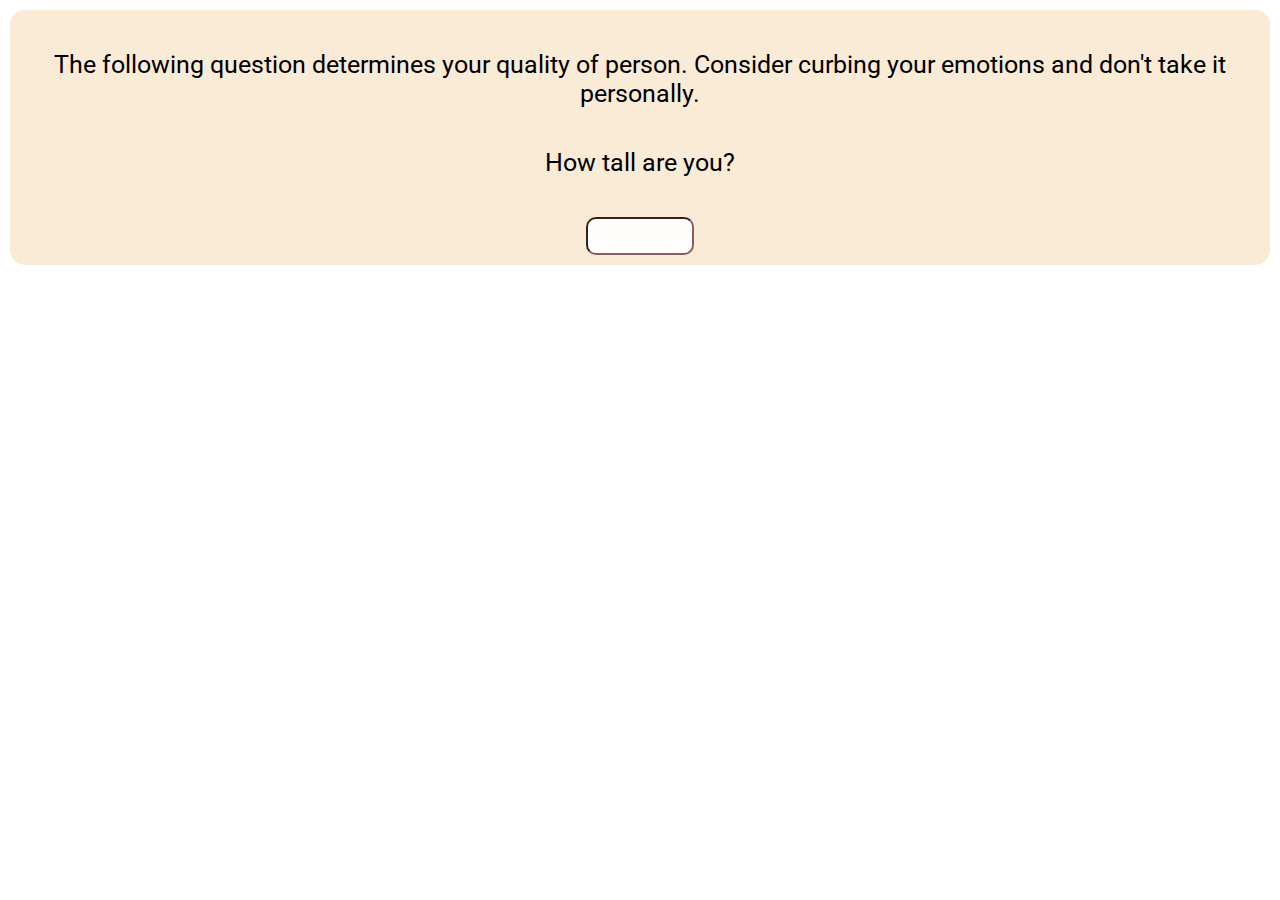
==== pages/culture.html @ fad4d810 "added colors and started culture page" ====
<!DOCTYPE html>
<html lang="en">
  <head>
    <meta charset="UTF-8" />
    <meta http-equiv="X-UA-Compatible" content="IE=edge" />
    <meta name="viewport" content="width=device-width, initial-scale=1.0" />
    <title>Document</title>

    <link rel="stylesheet" href="../css/styles.css" />
  </head>
  <body>
    <div class="chatbubble">
      <div class="center-text">
        The following question determines your quality of person. Consider
        curbing your emotions and don't take it personally.
      </div>
    
    <div class="question">How tall are you?</div>

    <div class="center-text">
      <input
        class="textbox"
        type="text"
        id="name"
        name="name"
        required
        minlength="4"
        maxlength="8"
        size="10"
      />
    </div>
    </div>
    <div>
      <!-- <img class="culture" src="../img/culture.png" alt="man of culture" /> -->
    </div>
  </body>
</html>
---- css/styles.css ----
@import url("https://fonts.googleapis.com/css2?family=Roboto:wght@400;700&display=swap");
body {
  font-family: Roboto, sans-serif;
  margin: 10px 10px 10px 10px;
}

h1 {
  text-align: center;
}

.cope {
  width: 250px;
  transition: width 0.4s ease;
  transform-origin: center;
  display: block;
  margin-left: auto;
  margin-right: auto;
  padding-top: 20px;
}
.cope:hover {
  width: 300px;
  filter: brightness(50%);
}
.culture {
  width: 400px;
}

.chatbubble {
  background-color: antiquewhite;
  border-radius: 15px;
}
.chat {
  font-size: 30px;
  font-weight: 600;
  height: auto;
  text-align: center;
  margin-top: 20px;
  padding-bottom: 20px;
}

.center-text {
  font-size: 25px;
  text-align: center;
  padding-top: 40px;
}

a:link {
  text-decoration: none;
}

a:visited {
  color: #000;
}

a:hover {
  background-color: rgb(153, 124, 107);
  text-decoration: dotted;
  color: rgb(255, 250, 242);
}
a {
  background-color: antiquewhite;
  transition: 0.3s ease;
  padding: 8px 8px 8px 8px;
  border-radius: 15px;
}

.antiquewhite {
  background-color: antiquewhite;
}

/* The typing effect */
@keyframes typing {
  from {
    width: 0;
  }
  to {
    width: 100%;
  }
}

/* The typewriter cursor effect */
@keyframes blink-caret {
  from,
  to {
    border-color: transparent;
  }
  50% {
    border-color: orange;
  }
}

.textbox {
  font-size: 28px;
  width: 100px;
  margin-bottom: 10px;
  border-radius: 10px;
  border-color: rgb(134, 96, 96);
  background-color: rgb(255, 254, 253);
}

.question { 
  font-size: 25px;
  text-align: center;
  padding-top: 40px;
  overflow: hidden;
  animation: reveal 4s ease; 
  animation-delay: 0s;
}

@keyframes reveal {
    0% {opacity:0;}
    50% {opacity:0;}
    100% {opacity:1;}
}
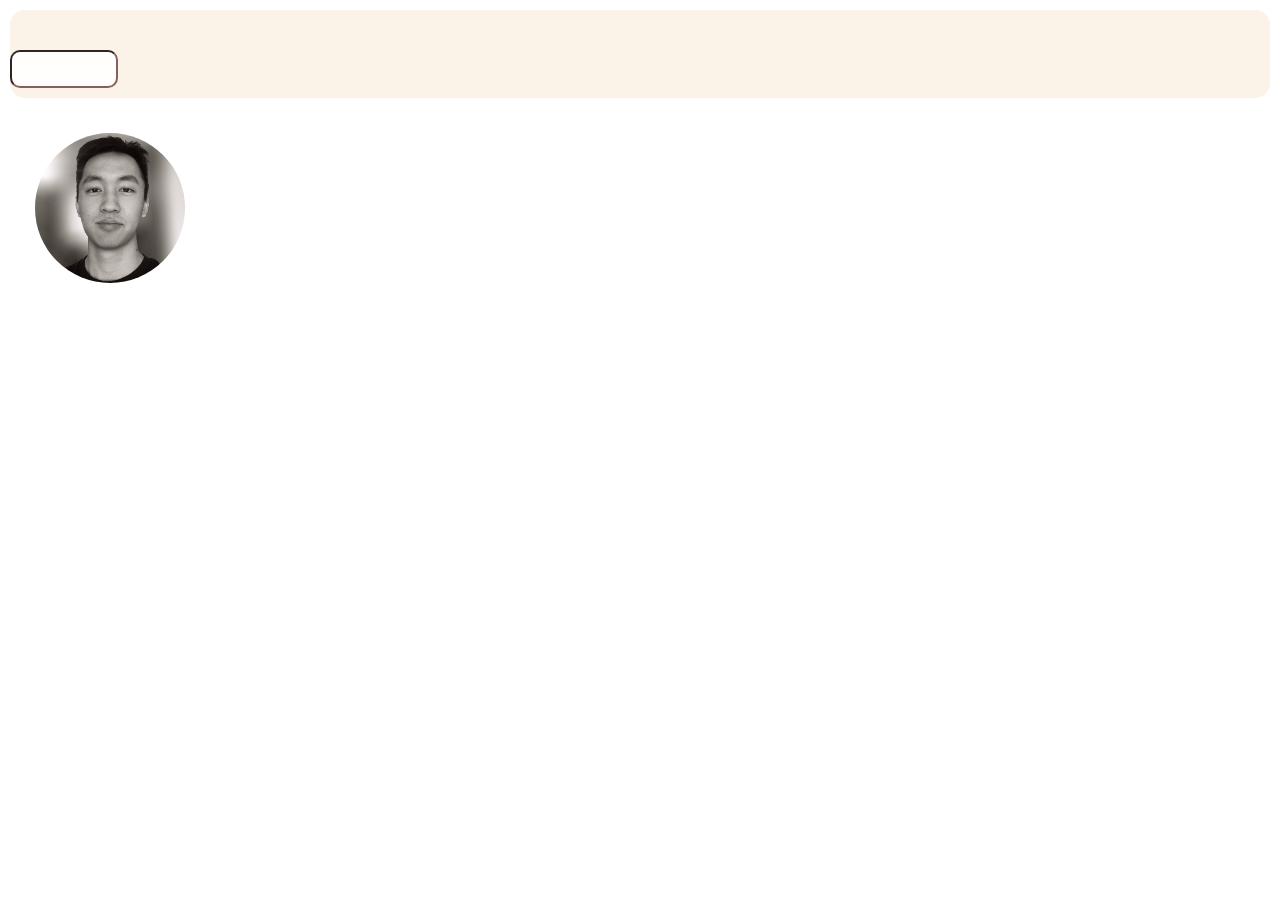
==== commit f0233f3a: "redo personel website" ====
--- a/pages/culture.html
+++ b/pages/culture.html
@@ -11,11 +11,10 @@
   <body>
     <div class="chatbubble">
       <div class="center-text">
-        The following question determines your quality of person. Consider
-        curbing your emotions and don't take it personally.
+        
       </div>
     
-    <div class="question">How tall are you?</div>
+    <div class="question"></div>
 
     <div class="center-text">
       <input
@@ -30,6 +29,7 @@
       />
     </div>
     </div>
+    <img class= "mugshot" src="../img/mugshot.jpg" alt="picture of me!"/>
     <div>
       <!-- <img class="culture" src="../img/culture.png" alt="man of culture" /> -->
     </div>
--- a/css/styles.css
+++ b/css/styles.css
@@ -1,4 +1,9 @@
 @import url("https://fonts.googleapis.com/css2?family=Roboto:wght@400;700&display=swap");
+:root{
+  --main-text-color:hsl(22, 18%, 35%);
+}
+
+
 body {
   font-family: Roboto, sans-serif;
   margin: 10px 10px 10px 10px;
@@ -8,34 +13,83 @@
   text-align: center;
 }
 
+.header{
+  font-family: Georgia, 'Times New Roman', Times, serif;
+  color: var(--main-text-color);
+  filter: brightness(60%);
+
+}
+
+.bold { 
+  font-size: 35px;
+  display: flex;
+  align-items: center;
+  padding-top: 20px;
+  padding-bottom: 20px;
+  color: var(--main-text-color);
+  filter: brightness(60%);
+
+}
+.mugshot { 
+  border-radius: 50%;
+  padding: 35px 0;
+  padding-left: 25px;
+  padding-right: 25px;
+  width: 150px;
+  height: 150px;
+
+  margin-right: 20px;
+  
+}
+
+.mcgill {
+  color: var(--main-text-color);
+  filter: opacity(70%);
+  font-size: 20px;
+  display: flex;
+  padding-left: 10px;
+  margin-top: 20px;
+  border-color: var(--main-text-color);
+  border-style: solid;
+  border-bottom: 0;
+  border-top: 0;
+  border-right: 0;
+}
+
 .cope {
-  width: 250px;
+  width: 100px;
   transition: width 0.4s ease;
   transform-origin: center;
   display: block;
-  margin-left: auto;
-  margin-right: auto;
-  padding-top: 20px;
+  margin-left: auto; 
+  margin-right: auto;  
+  padding-top: 1000px;
 }
 .cope:hover {
-  width: 300px;
+  width: 150px;
   filter: brightness(50%);
 }
 .culture {
   width: 400px;
 }
 
+.center-text {
+  display: flex;
+  flex-direction: column;
+}
+
 .chatbubble {
-  background-color: antiquewhite;
+  background-color: rgb(252, 243, 232);
   border-radius: 15px;
+  display: flex;
 }
 .chat {
-  font-size: 30px;
-  font-weight: 600;
-  height: auto;
-  text-align: center;
-  margin-top: 20px;
-  padding-bottom: 20px;
+  max-width: 1100px;
+  font-size: 25px;
+  font-weight: 400;
+  display: flex;
+  text-align: left;
+  color: var(--main-text-color);
 }
 
 .center-text {
@@ -44,12 +98,12 @@
   padding-top: 40px;
 }
 
-a:link {
+/* a:link {
   text-decoration: none;
 }
 
 a:visited {
-  color: #000;
+  color: var(--main-text-color);
 }
 
 a:hover {
@@ -62,32 +116,8 @@
   transition: 0.3s ease;
   padding: 8px 8px 8px 8px;
   border-radius: 15px;
-}
-
-.antiquewhite {
-  background-color: antiquewhite;
-}
-
-/* The typing effect */
-@keyframes typing {
-  from {
-    width: 0;
-  }
-  to {
-    width: 100%;
-  }
-}
-
-/* The typewriter cursor effect */
-@keyframes blink-caret {
-  from,
-  to {
-    border-color: transparent;
-  }
-  50% {
-    border-color: orange;
-  }
-}
+  color: var(--main-text-color);
+} */
 
 .textbox {
   font-size: 28px;
@@ -107,8 +137,29 @@
   animation-delay: 0s;
 }
 
+.logo { 
+  width: 30px;
+  padding-top: 10px;
+  padding-bottom: 7px;
+  padding-left: 10px;
+  padding-right: 10px;
+}
+
+.logo:hover {
+  filter:opacity(70%);
+}
+
+.contact {
+  display: flex;
+  background-color:  rgb(252, 243, 232);
+  border-radius: 15px;
+  margin-top: 10px;
+  padding-left: 25px;
+}
+
 @keyframes reveal {
     0% {opacity:0;}
     50% {opacity:0;}
     100% {opacity:1;}
-}+}
+
